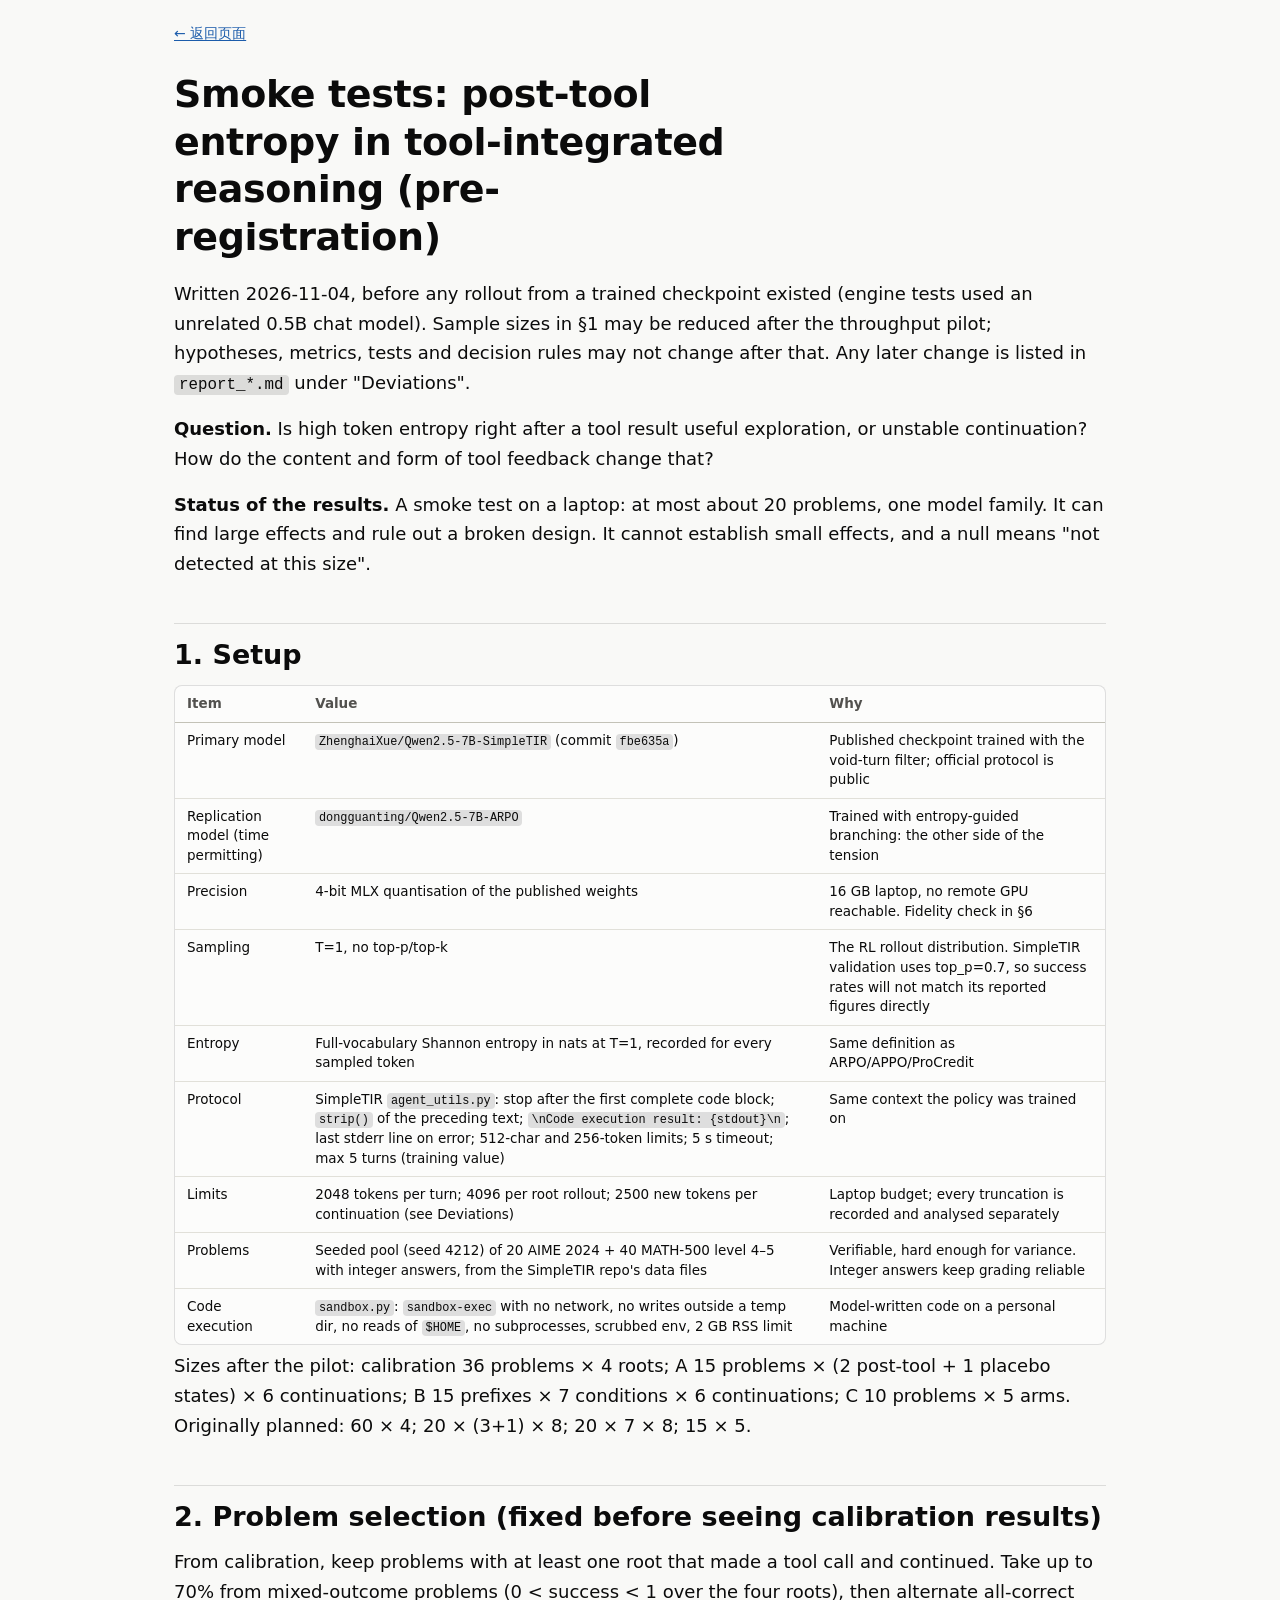
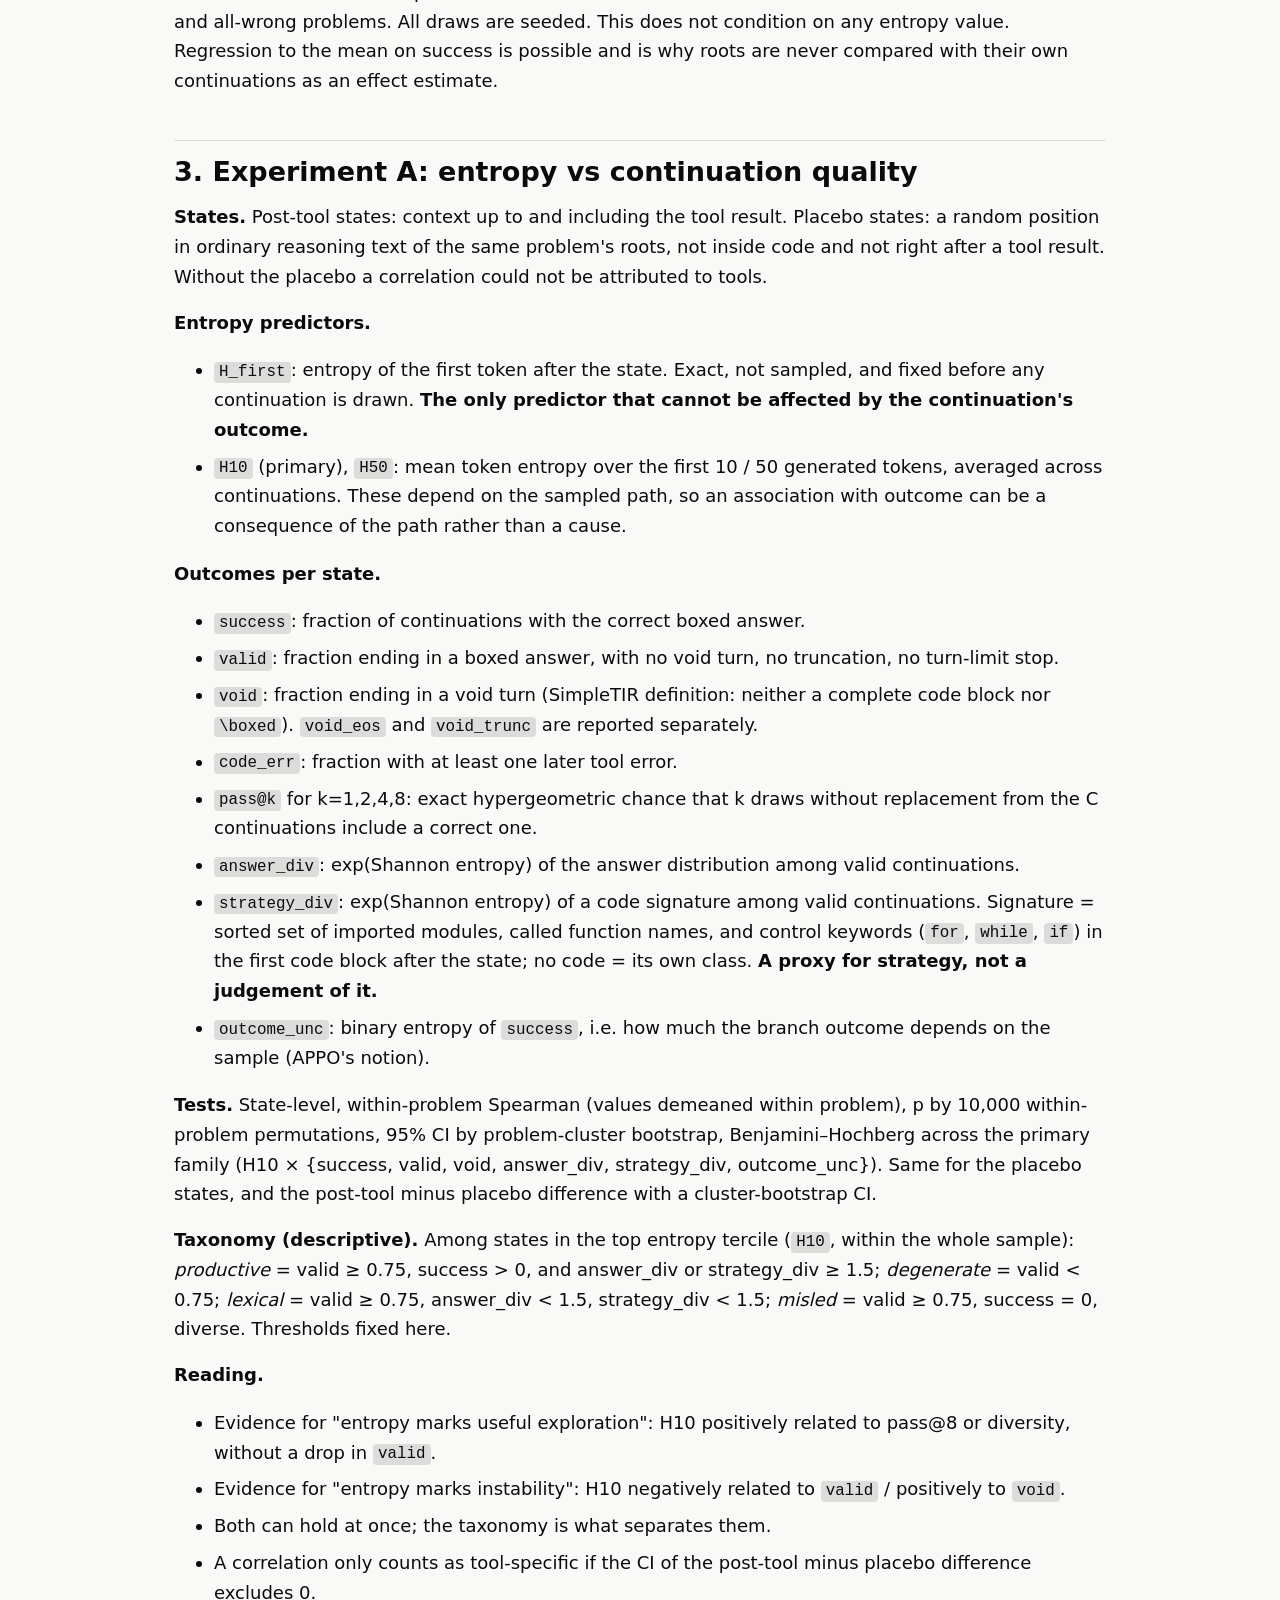
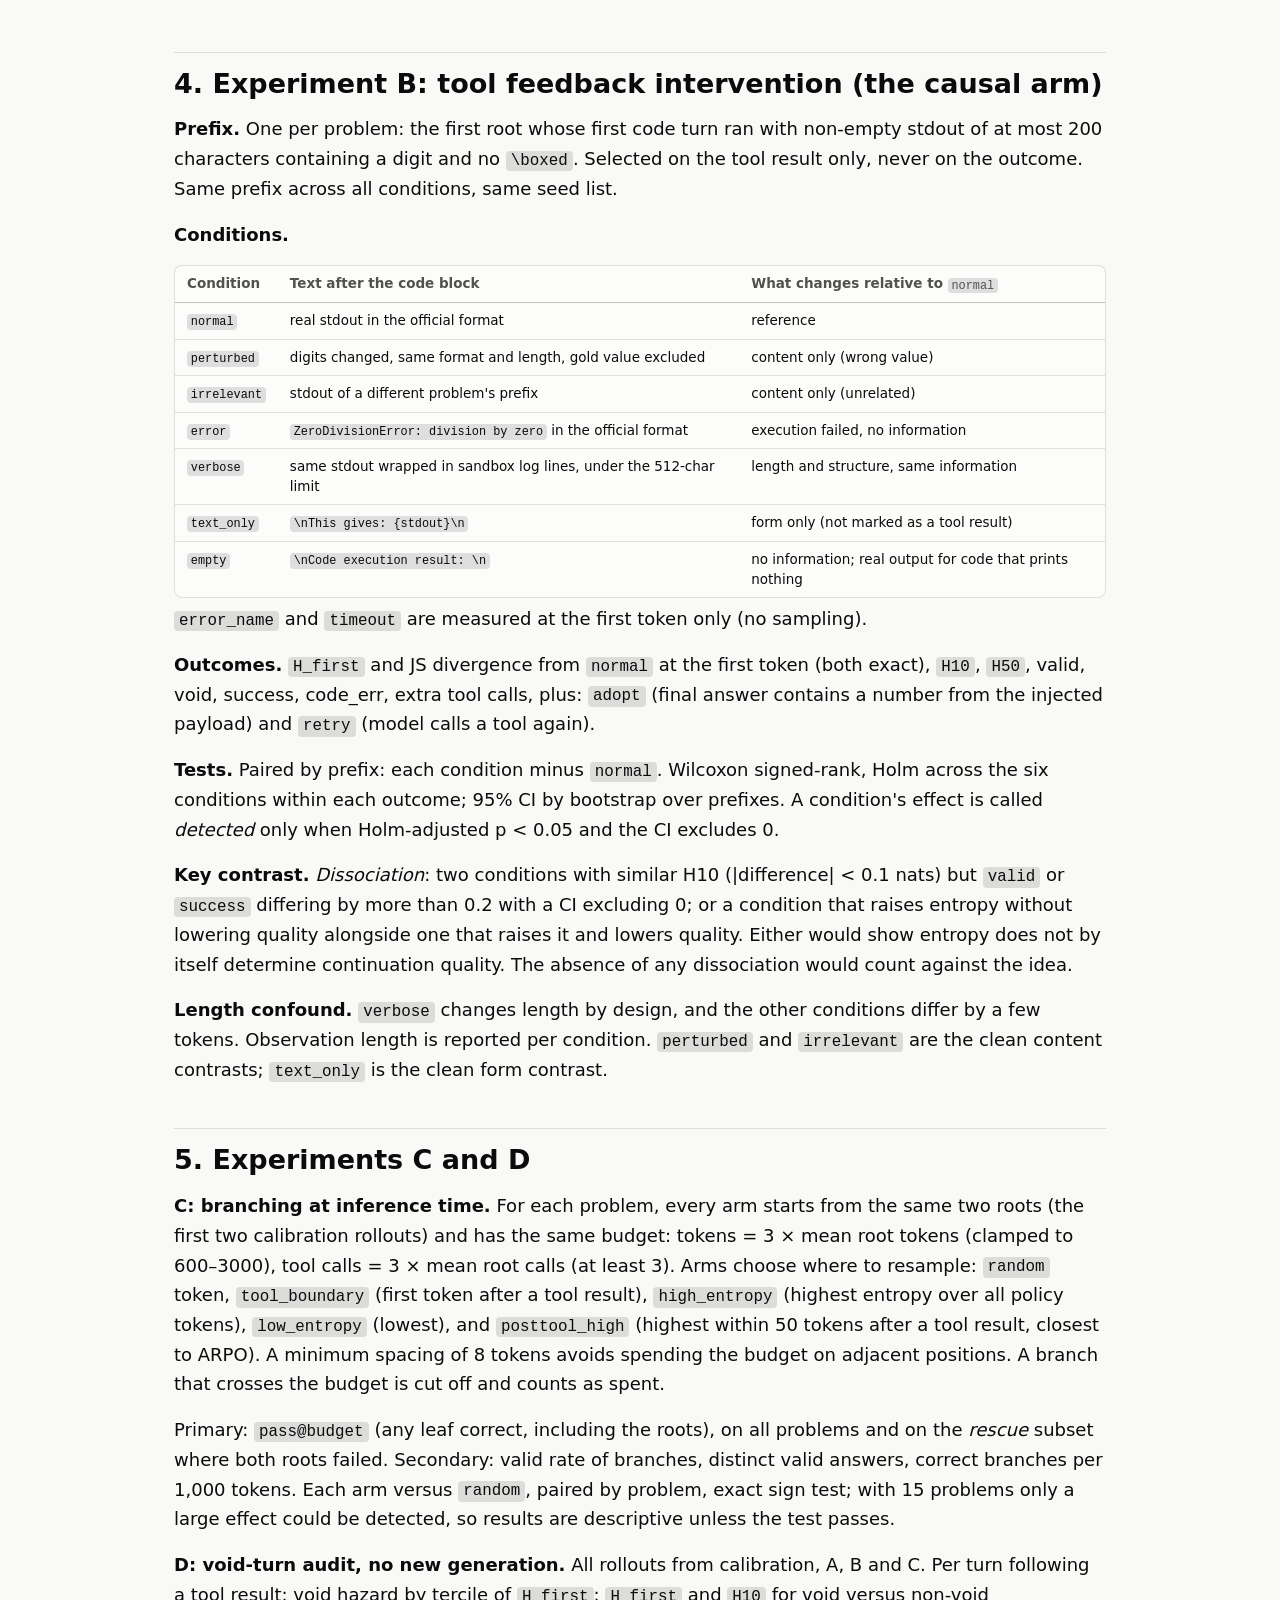
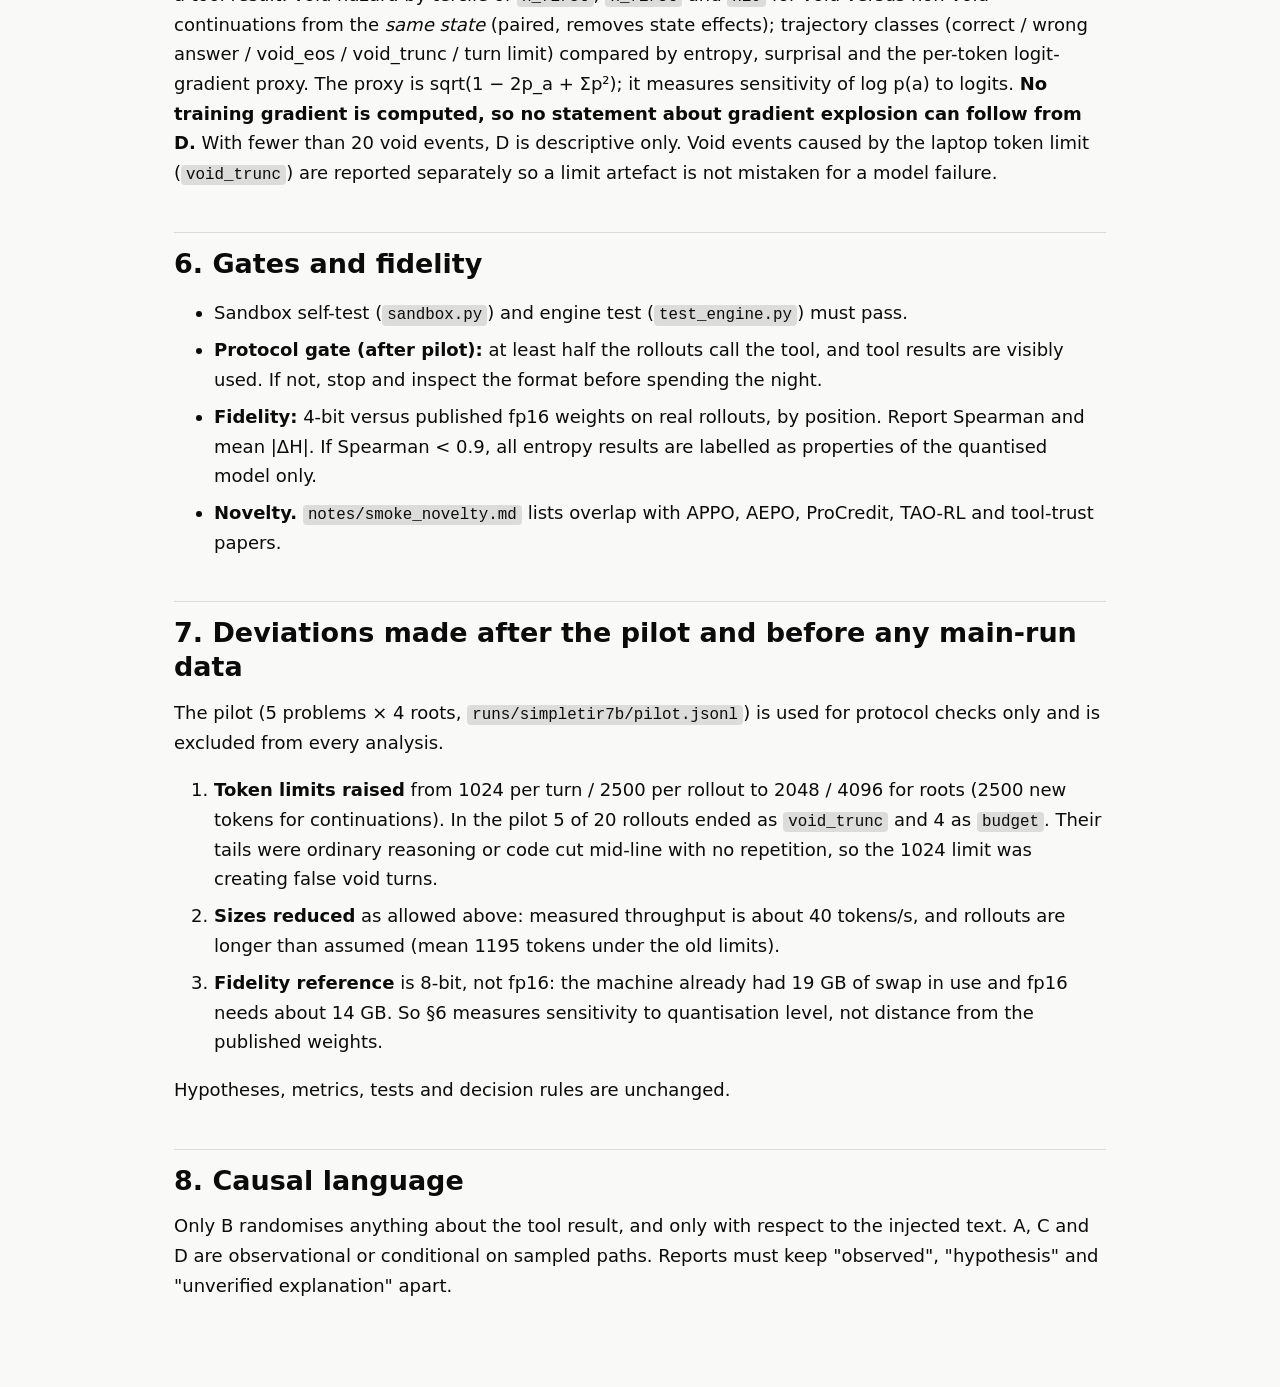
==== prereg.html @ 915c6bf5 "Publish talk page" ====
<!doctype html>
<html lang="en">
<head>
<meta charset="utf-8">
<meta name="viewport" content="width=device-width, initial-scale=1">
<meta name="robots" content="noindex">
<title>Pre-registration</title>
<link rel="stylesheet" href="site.css">
</head>
<body>
<div class="doc">
<p class="back"><a href="./">← 返回页面</a></p>
<h1>Smoke tests: post-tool entropy in tool-integrated reasoning (pre-registration)</h1>
<p>Written 2026-11-04, before any rollout from a trained checkpoint existed (engine tests used an unrelated 0.5B chat model). Sample sizes in §1 may be reduced after the throughput pilot; hypotheses, metrics, tests and decision rules may not change after that. Any later change is listed in <code>report_*.md</code> under &quot;Deviations&quot;.</p>
<p><strong>Question.</strong> Is high token entropy right after a tool result useful exploration, or unstable continuation? How do the content and form of tool feedback change that?</p>
<p><strong>Status of the results.</strong> A smoke test on a laptop: at most about 20 problems, one model family. It can find large effects and rule out a broken design. It cannot establish small effects, and a null means &quot;not detected at this size&quot;.</p>
<h2 id="1-setup">1. Setup</h2>
<div class="tw"><table>
<thead>
<tr>
<th>Item</th>
<th>Value</th>
<th>Why</th>
</tr>
</thead>
<tbody>
<tr>
<td>Primary model</td>
<td><code>ZhenghaiXue/Qwen2.5-7B-SimpleTIR</code> (commit <code>fbe635a</code>)</td>
<td>Published checkpoint trained with the void-turn filter; official protocol is public</td>
</tr>
<tr>
<td>Replication model (time permitting)</td>
<td><code>dongguanting/Qwen2.5-7B-ARPO</code></td>
<td>Trained with entropy-guided branching: the other side of the tension</td>
</tr>
<tr>
<td>Precision</td>
<td>4-bit MLX quantisation of the published weights</td>
<td>16 GB laptop, no remote GPU reachable. Fidelity check in §6</td>
</tr>
<tr>
<td>Sampling</td>
<td>T=1, no top-p/top-k</td>
<td>The RL rollout distribution. SimpleTIR validation uses top_p=0.7, so success rates will not match its reported figures directly</td>
</tr>
<tr>
<td>Entropy</td>
<td>Full-vocabulary Shannon entropy in nats at T=1, recorded for every sampled token</td>
<td>Same definition as ARPO/APPO/ProCredit</td>
</tr>
<tr>
<td>Protocol</td>
<td>SimpleTIR <code>agent_utils.py</code>: stop after the first complete code block; <code>strip()</code> of the preceding text; <code>\nCode execution result: {stdout}\n</code>; last stderr line on error; 512-char and 256-token limits; 5 s timeout; max 5 turns (training value)</td>
<td>Same context the policy was trained on</td>
</tr>
<tr>
<td>Limits</td>
<td>2048 tokens per turn; 4096 per root rollout; 2500 new tokens per continuation (see Deviations)</td>
<td>Laptop budget; every truncation is recorded and analysed separately</td>
</tr>
<tr>
<td>Problems</td>
<td>Seeded pool (seed 4212) of 20 AIME 2024 + 40 MATH-500 level 4–5 with integer answers, from the SimpleTIR repo's data files</td>
<td>Verifiable, hard enough for variance. Integer answers keep grading reliable</td>
</tr>
<tr>
<td>Code execution</td>
<td><code>sandbox.py</code>: <code>sandbox-exec</code> with no network, no writes outside a temp dir, no reads of <code>$HOME</code>, no subprocesses, scrubbed env, 2 GB RSS limit</td>
<td>Model-written code on a personal machine</td>
</tr>
</tbody>
</table></div>
<p>Sizes after the pilot: calibration 36 problems × 4 roots; A 15 problems × (2 post-tool + 1 placebo states) × 6 continuations; B 15 prefixes × 7 conditions × 6 continuations; C 10 problems × 5 arms. Originally planned: 60 × 4; 20 × (3+1) × 8; 20 × 7 × 8; 15 × 5.</p>
<h2 id="2-problem-selection-fixed-before-seeing-calibration-results">2. Problem selection (fixed before seeing calibration results)</h2>
<p>From calibration, keep problems with at least one root that made a tool call and continued. Take up to 70% from mixed-outcome problems (0 &lt; success &lt; 1 over the four roots), then alternate all-correct and all-wrong problems. All draws are seeded. This does not condition on any entropy value. Regression to the mean on success is possible and is why roots are never compared with their own continuations as an effect estimate.</p>
<h2 id="3-experiment-a-entropy-vs-continuation-quality">3. Experiment A: entropy vs continuation quality</h2>
<p><strong>States.</strong> Post-tool states: context up to and including the tool result. Placebo states: a random position in ordinary reasoning text of the same problem's roots, not inside code and not right after a tool result. Without the placebo a correlation could not be attributed to tools.</p>
<p><strong>Entropy predictors.</strong></p>
<ul>
<li><code>H_first</code>: entropy of the first token after the state. Exact, not sampled, and fixed before any continuation is drawn. <strong>The only predictor that cannot be affected by the continuation's outcome.</strong></li>
<li><code>H10</code> (primary), <code>H50</code>: mean token entropy over the first 10 / 50 generated tokens, averaged across continuations. These depend on the sampled path, so an association with outcome can be a consequence of the path rather than a cause.</li>
</ul>
<p><strong>Outcomes per state.</strong></p>
<ul>
<li><code>success</code>: fraction of continuations with the correct boxed answer.</li>
<li><code>valid</code>: fraction ending in a boxed answer, with no void turn, no truncation, no turn-limit stop.</li>
<li><code>void</code>: fraction ending in a void turn (SimpleTIR definition: neither a complete code block nor <code>\boxed</code>). <code>void_eos</code> and <code>void_trunc</code> are reported separately.</li>
<li><code>code_err</code>: fraction with at least one later tool error.</li>
<li><code>pass@k</code> for k=1,2,4,8: exact hypergeometric chance that k draws without replacement from the C continuations include a correct one.</li>
<li><code>answer_div</code>: exp(Shannon entropy) of the answer distribution among valid continuations.</li>
<li><code>strategy_div</code>: exp(Shannon entropy) of a code signature among valid continuations. Signature = sorted set of imported modules, called function names, and control keywords (<code>for</code>, <code>while</code>, <code>if</code>) in the first code block after the state; no code = its own class. <strong>A proxy for strategy, not a judgement of it.</strong></li>
<li><code>outcome_unc</code>: binary entropy of <code>success</code>, i.e. how much the branch outcome depends on the sample (APPO's notion).</li>
</ul>
<p><strong>Tests.</strong> State-level, within-problem Spearman (values demeaned within problem), p by 10,000 within-problem permutations, 95% CI by problem-cluster bootstrap, Benjamini–Hochberg across the primary family (H10 × {success, valid, void, answer_div, strategy_div, outcome_unc}). Same for the placebo states, and the post-tool minus placebo difference with a cluster-bootstrap CI.</p>
<p><strong>Taxonomy (descriptive).</strong> Among states in the top entropy tercile (<code>H10</code>, within the whole sample): <em>productive</em> = valid ≥ 0.75, success &gt; 0, and answer_div or strategy_div ≥ 1.5; <em>degenerate</em> = valid &lt; 0.75; <em>lexical</em> = valid ≥ 0.75, answer_div &lt; 1.5, strategy_div &lt; 1.5; <em>misled</em> = valid ≥ 0.75, success = 0, diverse. Thresholds fixed here.</p>
<p><strong>Reading.</strong></p>
<ul>
<li>Evidence for &quot;entropy marks useful exploration&quot;: H10 positively related to pass@8 or diversity, without a drop in <code>valid</code>.</li>
<li>Evidence for &quot;entropy marks instability&quot;: H10 negatively related to <code>valid</code> / positively to <code>void</code>.</li>
<li>Both can hold at once; the taxonomy is what separates them.</li>
<li>A correlation only counts as tool-specific if the CI of the post-tool minus placebo difference excludes 0.</li>
</ul>
<h2 id="4-experiment-b-tool-feedback-intervention-the-causal-arm">4. Experiment B: tool feedback intervention (the causal arm)</h2>
<p><strong>Prefix.</strong> One per problem: the first root whose first code turn ran with non-empty stdout of at most 200 characters containing a digit and no <code>\boxed</code>. Selected on the tool result only, never on the outcome. Same prefix across all conditions, same seed list.</p>
<p><strong>Conditions.</strong></p>
<div class="tw"><table>
<thead>
<tr>
<th>Condition</th>
<th>Text after the code block</th>
<th>What changes relative to <code>normal</code></th>
</tr>
</thead>
<tbody>
<tr>
<td><code>normal</code></td>
<td>real stdout in the official format</td>
<td>reference</td>
</tr>
<tr>
<td><code>perturbed</code></td>
<td>digits changed, same format and length, gold value excluded</td>
<td>content only (wrong value)</td>
</tr>
<tr>
<td><code>irrelevant</code></td>
<td>stdout of a different problem's prefix</td>
<td>content only (unrelated)</td>
</tr>
<tr>
<td><code>error</code></td>
<td><code>ZeroDivisionError: division by zero</code> in the official format</td>
<td>execution failed, no information</td>
</tr>
<tr>
<td><code>verbose</code></td>
<td>same stdout wrapped in sandbox log lines, under the 512-char limit</td>
<td>length and structure, same information</td>
</tr>
<tr>
<td><code>text_only</code></td>
<td><code>\nThis gives: {stdout}\n</code></td>
<td>form only (not marked as a tool result)</td>
</tr>
<tr>
<td><code>empty</code></td>
<td><code>\nCode execution result: \n</code></td>
<td>no information; real output for code that prints nothing</td>
</tr>
</tbody>
</table></div>
<p><code>error_name</code> and <code>timeout</code> are measured at the first token only (no sampling).</p>
<p><strong>Outcomes.</strong> <code>H_first</code> and JS divergence from <code>normal</code> at the first token (both exact), <code>H10</code>, <code>H50</code>, valid, void, success, code_err, extra tool calls, plus: <code>adopt</code> (final answer contains a number from the injected payload) and <code>retry</code> (model calls a tool again).</p>
<p><strong>Tests.</strong> Paired by prefix: each condition minus <code>normal</code>. Wilcoxon signed-rank, Holm across the six conditions within each outcome; 95% CI by bootstrap over prefixes. A condition's effect is called <em>detected</em> only when Holm-adjusted p &lt; 0.05 and the CI excludes 0.</p>
<p><strong>Key contrast.</strong> <em>Dissociation</em>: two conditions with similar H10 (|difference| &lt; 0.1 nats) but <code>valid</code> or <code>success</code> differing by more than 0.2 with a CI excluding 0; or a condition that raises entropy without lowering quality alongside one that raises it and lowers quality. Either would show entropy does not by itself determine continuation quality. The absence of any dissociation would count against the idea.</p>
<p><strong>Length confound.</strong> <code>verbose</code> changes length by design, and the other conditions differ by a few tokens. Observation length is reported per condition. <code>perturbed</code> and <code>irrelevant</code> are the clean content contrasts; <code>text_only</code> is the clean form contrast.</p>
<h2 id="5-experiments-c-and-d">5. Experiments C and D</h2>
<p><strong>C: branching at inference time.</strong> For each problem, every arm starts from the same two roots (the first two calibration rollouts) and has the same budget: tokens = 3 × mean root tokens (clamped to 600–3000), tool calls = 3 × mean root calls (at least 3). Arms choose where to resample: <code>random</code> token, <code>tool_boundary</code> (first token after a tool result), <code>high_entropy</code> (highest entropy over all policy tokens), <code>low_entropy</code> (lowest), and <code>posttool_high</code> (highest within 50 tokens after a tool result, closest to ARPO). A minimum spacing of 8 tokens avoids spending the budget on adjacent positions. A branch that crosses the budget is cut off and counts as spent.</p>
<p>Primary: <code>pass@budget</code> (any leaf correct, including the roots), on all problems and on the <em>rescue</em> subset where both roots failed. Secondary: valid rate of branches, distinct valid answers, correct branches per 1,000 tokens. Each arm versus <code>random</code>, paired by problem, exact sign test; with 15 problems only a large effect could be detected, so results are descriptive unless the test passes.</p>
<p><strong>D: void-turn audit, no new generation.</strong> All rollouts from calibration, A, B and C. Per turn following a tool result: void hazard by tercile of <code>H_first</code>; <code>H_first</code> and <code>H10</code> for void versus non-void continuations from the <em>same state</em> (paired, removes state effects); trajectory classes (correct / wrong answer / void_eos / void_trunc / turn limit) compared by entropy, surprisal and the per-token logit-gradient proxy. The proxy is sqrt(1 − 2p_a + Σp²); it measures sensitivity of log p(a) to logits. <strong>No training gradient is computed, so no statement about gradient explosion can follow from D.</strong> With fewer than 20 void events, D is descriptive only. Void events caused by the laptop token limit (<code>void_trunc</code>) are reported separately so a limit artefact is not mistaken for a model failure.</p>
<h2 id="6-gates-and-fidelity">6. Gates and fidelity</h2>
<ul>
<li>Sandbox self-test (<code>sandbox.py</code>) and engine test (<code>test_engine.py</code>) must pass.</li>
<li><strong>Protocol gate (after pilot):</strong> at least half the rollouts call the tool, and tool results are visibly used. If not, stop and inspect the format before spending the night.</li>
<li><strong>Fidelity:</strong> 4-bit versus published fp16 weights on real rollouts, by position. Report Spearman and mean |ΔH|. If Spearman &lt; 0.9, all entropy results are labelled as properties of the quantised model only.</li>
<li><strong>Novelty.</strong> <code>notes/smoke_novelty.md</code> lists overlap with APPO, AEPO, ProCredit, TAO-RL and tool-trust papers.</li>
</ul>
<h2 id="7-deviations-made-after-the-pilot-and-before-any-main-run-data">7. Deviations made after the pilot and before any main-run data</h2>
<p>The pilot (5 problems × 4 roots, <code>runs/simpletir7b/pilot.jsonl</code>) is used for protocol checks only and is excluded from every analysis.</p>
<ol>
<li><strong>Token limits raised</strong> from 1024 per turn / 2500 per rollout to 2048 / 4096 for roots (2500 new tokens for continuations). In the pilot 5 of 20 rollouts ended as <code>void_trunc</code> and 4 as <code>budget</code>. Their tails were ordinary reasoning or code cut mid-line with no repetition, so the 1024 limit was creating false void turns.</li>
<li><strong>Sizes reduced</strong> as allowed above: measured throughput is about 40 tokens/s, and rollouts are longer than assumed (mean 1195 tokens under the old limits).</li>
<li><strong>Fidelity reference</strong> is 8-bit, not fp16: the machine already had 19 GB of swap in use and fp16 needs about 14 GB. So §6 measures sensitivity to quantisation level, not distance from the published weights.</li>
</ol>
<p>Hypotheses, metrics, tests and decision rules are unchanged.</p>
<h2 id="8-causal-language">8. Causal language</h2>
<p>Only B randomises anything about the tool result, and only with respect to the injected text. A, C and D are observational or conditional on sampled paths. Reports must keep &quot;observed&quot;, &quot;hypothesis&quot; and &quot;unverified explanation&quot; apart.</p>

</div>
</body>
</html>
---- site.css ----
:root {
  color-scheme: light;
  --plane: #f9f9f7;
  --surface: #fcfcfb;
  --ink: #0b0b0b;
  --ink-2: #52514e;
  --muted: #6f6d68;
  --axis-text: #6f6d68;
  --grid: #e1e0d9;
  --baseline: #c3c2b7;
  --hair: rgba(11, 11, 11, .12);
  --wash: rgba(42, 120, 214, .08);
  --series-1: #2a78d6;
  --series-2: #eb6834;
  --series-3: #1baf7a;
  --control: #898781;
  --link: #1c5cab;
}
@media (prefers-color-scheme: dark) {
  :root:where(:not([data-theme="light"])) {
    color-scheme: dark;
    --plane: #0d0d0d;
    --surface: #1a1a19;
    --ink: #f0efec;
    --ink-2: #c3c2b7;
    --muted: #a3a197;
    --axis-text: #a3a197;
    --grid: #2c2c2a;
    --baseline: #383835;
    --hair: rgba(255, 255, 255, .14);
    --wash: rgba(57, 135, 229, .14);
    --series-1: #3987e5;
    --series-2: #d95926;
    --series-3: #199e70;
    --control: #898781;
    --link: #86b6ef;
  }
}
:root[data-theme="dark"] {
  color-scheme: dark;
  --plane: #0d0d0d;
  --surface: #1a1a19;
  --ink: #f0efec;
  --ink-2: #c3c2b7;
  --muted: #a3a197;
  --axis-text: #a3a197;
  --grid: #2c2c2a;
  --baseline: #383835;
  --hair: rgba(255, 255, 255, .14);
  --wash: rgba(57, 135, 229, .14);
  --series-1: #3987e5;
  --series-2: #d95926;
  --series-3: #199e70;
  --control: #898781;
  --link: #86b6ef;
}

* { box-sizing: border-box; }
html { scroll-behavior: smooth; -webkit-text-size-adjust: 100%; }
@media (prefers-reduced-motion: reduce) { html { scroll-behavior: auto; } }
body {
  margin: 0;
  background: var(--plane);
  color: var(--ink);
  font: 17px/1.65 system-ui, -apple-system, "PingFang SC", "Hiragino Sans GB", "Microsoft YaHei", "Segoe UI", sans-serif;
}
@media (min-width: 1200px) { body { font-size: 18px; } }
a { color: var(--link); text-underline-offset: 2px; }
code {
  font: .88em ui-monospace, "SF Mono", Menlo, Consolas, monospace;
  background: var(--hair);
  padding: .08em .32em;
  border-radius: 4px;
  overflow-wrap: anywhere;
}
h1, h2, h3, h4 { line-height: 1.25; margin: 0; font-weight: 650; }
h2 code, h1 code { font-size: .86em; }
p { margin: 0 0 .9em; }

/* Navigation */
nav.top {
  position: sticky; top: 0; z-index: 20;
  background: var(--plane);
  border-bottom: 1px solid var(--hair);
}
.top-in {
  max-width: 1160px; margin: 0 auto; padding: 0 24px;
  display: flex; align-items: center; gap: 2px;
  overflow-x: auto; scrollbar-width: none;
}
.top-in::-webkit-scrollbar { display: none; }
.top a {
  flex: none; padding: 11px 9px; font-size: 14px;
  color: var(--ink-2); text-decoration: none;
  border-bottom: 2px solid transparent; margin-bottom: -1px;
}
.top a:hover { color: var(--ink); }
.top a.active { color: var(--ink); border-bottom-color: var(--series-1); font-weight: 600; }
.top .spacer { flex: 1 0 12px; }
#theme {
  flex: none; font: inherit; font-size: 13px; color: var(--ink-2);
  background: none; border: 1px solid var(--hair); border-radius: 6px;
  padding: 3px 9px; margin-left: 6px; cursor: pointer;
}
#theme:hover { color: var(--ink); }

/* Sections */
main { max-width: 1160px; margin: 0 auto; padding: 0 24px; }
section { padding: 60px 0 44px; border-bottom: 1px solid var(--hair); scroll-margin-top: 44px; }
section:last-child { border-bottom: 0; }
.eyebrow { font-size: 14px; color: var(--muted); margin: 0 0 8px; font-weight: 500; }
h2 { font-size: clamp(25px, 3.1vw, 36px); margin-bottom: 20px; max-width: 26em; }
h3 { font-size: 1.04em; margin: 0 0 .5em; }
h4 { font-size: .92em; color: var(--ink-2); font-weight: 600; margin-bottom: 4px; }
.lead { font-size: 1.08em; max-width: 44em; }

/* Hero */
.hero { padding-top: 60px; }
h1 { font-size: clamp(32px, 5vw, 58px); letter-spacing: -.01em; max-width: 15em; margin-bottom: 26px; font-weight: 700; }
.answer { font-size: clamp(20px, 2.3vw, 27px); line-height: 1.5; max-width: 32em; margin-bottom: 36px; }
.answer strong { font-weight: 650; }
.findings {
  list-style: none; margin: 0 0 30px; padding: 0;
  display: grid; grid-template-columns: repeat(auto-fit, minmax(260px, 1fr)); gap: 0 28px;
  border-top: 2px solid var(--ink);
}
.findings li { padding: 16px 0 6px; }
.findings h3 { margin-top: 10px; font-size: 1.1em; }
.findings p { margin: 0; color: var(--ink-2); }
.scope { max-width: 46em; color: var(--ink-2); }
.legend-tags { font-size: 14px; color: var(--muted); margin: 0; line-height: 2.1; }
.legend-tags .tag { margin-left: 10px; }
.legend-tags .tag:first-child { margin-left: 0; }

/* Evidence tags: the words carry the meaning, the outline style only supports them */
.tag {
  display: inline-block; font-size: 12px; line-height: 1.5; font-weight: 600;
  padding: 0 7px; border-radius: 4px; white-space: nowrap; margin-right: 4px;
  border: 1px solid var(--ink-2);
}
.tag.obs { background: var(--ink); color: var(--plane); border-color: var(--ink); }
.tag.hyp { color: var(--ink); }
.tag.unv { color: var(--ink-2); border-style: dashed; }

/* Layout */
.split { display: grid; grid-template-columns: minmax(0, 1fr) minmax(0, 1.25fr); gap: 40px; align-items: start; margin-bottom: 8px; }
.split.even { grid-template-columns: minmax(0, 1fr) minmax(0, 1fr); margin-top: 34px; }
.split.tight { margin-top: 26px; }
.split.even h3 { padding-top: 12px; border-top: 1px solid var(--ink); }
.cols { display: grid; grid-template-columns: repeat(auto-fit, minmax(270px, 1fr)); gap: 32px; margin-bottom: 26px; }
.cols h3 { padding-top: 12px; border-top: 2px solid var(--ink); }
.cols ol, .cols ul, .limits { padding-left: 1.2em; margin: 0; }
.cols li, .limits li { margin-bottom: .6em; }
.next { max-width: 56em; color: var(--ink-2); margin: 0; }
.limits { columns: 2; column-gap: 40px; margin-top: 18px; }
.limits li { break-inside: avoid; }
@media (max-width: 860px) {
  .split, .split.even { grid-template-columns: minmax(0, 1fr); gap: 26px; }
  .limits { columns: 1; }
}

/* Figures */
figure { margin: 0; min-width: 0; }
figure.wide { margin: 26px 0 0; }
figcaption { font-size: .92em; color: var(--ink-2); margin-bottom: 8px; }
figcaption strong { color: var(--ink); }
.chart { width: 100%; background: var(--surface); border: 1px solid var(--hair); border-radius: 8px; overflow: hidden; }
.chart svg { display: block; width: 100%; touch-action: pan-y; }
.chart text { font-family: inherit; fill: var(--axis-text); font-size: 13px; font-variant-numeric: tabular-nums; }
.chart text.ink { fill: var(--ink); }
.chart text.ink-b { fill: var(--ink); font-weight: 600; }
.chart text.mono { font-family: ui-monospace, "SF Mono", Menlo, Consolas, monospace; font-size: 13px; fill: var(--ink); }
.chart text.group { font-size: 12px; fill: var(--muted); font-weight: 600; }
.chart .grid { stroke: var(--grid); stroke-width: 1; }
.chart .base { stroke: var(--baseline); stroke-width: 1; }
.chart .zero { stroke: var(--ink-2); stroke-width: 1; }
.chart .cross { stroke: var(--ink-2); stroke-width: 1; }
.chart .row:hover .row-bg, .chart .row:focus .row-bg { fill: var(--wash); }
.chart .row:focus { outline: none; }
.chart .row-bg { fill: transparent; }
.panels { display: grid; grid-template-columns: repeat(auto-fit, minmax(340px, 1fr)); gap: 18px; }
.key { display: inline-block; margin-left: 10px; font-size: .94em; }
.k-dot { display: inline-block; width: 10px; height: 10px; border-radius: 50%; border: 2px solid var(--series-1); margin: 0 5px 0 10px; vertical-align: -1px; }
.k-dot:first-child { margin-left: 0; }
.k-dot.on { background: var(--series-1); }
.legend { display: flex; flex-wrap: wrap; gap: 4px 16px; padding: 10px 12px 0; font-size: 13px; color: var(--ink-2); }
.legend i { display: inline-block; width: 16px; height: 2px; vertical-align: middle; margin-right: 6px; border-radius: 1px; }
.src { font-size: 13px; color: var(--muted); margin: 7px 0 0; }
.src a { color: inherit; }

/* Figures as numbers */
.tiles { display: grid; grid-template-columns: repeat(auto-fit, minmax(150px, 1fr)); gap: 12px; margin: 18px 0 12px; }
.tile { background: var(--surface); border: 1px solid var(--hair); border-radius: 8px; padding: 11px 13px; display: flex; flex-direction: column; gap: 2px; }
.tile.strong { border-color: var(--series-1); border-width: 2px; padding: 10px 12px; }
.tile-l { font-size: 13px; color: var(--ink-2); line-height: 1.35; }
.tile-v { font-size: 30px; font-weight: 650; line-height: 1.2; }
.tile-s { font-size: 13px; color: var(--muted); }
.tile-cap { font-size: 13px; color: var(--muted); }
.callout { font-size: 1.12em; font-weight: 550; padding: 2px 0 2px 14px; border-left: 3px solid var(--series-1); }
.note { color: var(--ink-2); }
.config { color: var(--ink-2); margin-top: 18px; max-width: 58em; }

/* Definitions */
.terms { display: grid; grid-template-columns: repeat(auto-fit, minmax(240px, 1fr)); gap: 14px 28px; margin: 30px 0 0; padding-top: 18px; border-top: 1px solid var(--hair); }
.terms dt { font-weight: 650; }
.terms dd { margin: 0; color: var(--ink-2); font-size: .94em; }

/* Tables */
.tw { overflow-x: auto; margin: 12px 0 6px; border: 1px solid var(--hair); border-radius: 8px; background: var(--surface); }
table { border-collapse: collapse; width: 100%; font-size: 14.5px; line-height: 1.45; }
th { text-align: left; font-weight: 600; color: var(--ink-2); border-bottom: 1px solid var(--baseline); vertical-align: bottom; }
th, td { padding: 8px 12px; }
td { border-bottom: 1px solid var(--grid); vertical-align: top; }
tr:last-child td { border-bottom: 0; }
td.n, th.n { text-align: right; font-variant-numeric: tabular-nums; white-space: nowrap; }
td b { font-weight: 650; }
.tw code { overflow-wrap: normal; white-space: nowrap; }
.nw { white-space: nowrap; }
tr.hl td { background: var(--wash); }
details { margin: 8px 0 14px; font-size: .94em; }
summary { cursor: pointer; color: var(--ink-2); font-size: 14px; padding: 3px 0; }
summary:hover { color: var(--ink); }
details.defs table { font-size: 13px; }
details.defs th, details.defs td { padding: 6px 10px; }

/* Tooltip */
#tip {
  position: fixed; z-index: 30; pointer-events: none;
  background: var(--surface); color: var(--ink);
  border: 1px solid var(--hair); border-radius: 8px;
  box-shadow: 0 4px 18px rgba(0, 0, 0, .16);
  padding: 8px 11px; font-size: 13px; line-height: 1.45; max-width: 290px;
}
#tip .t-h { color: var(--ink-2); margin-bottom: 3px; }
#tip .t-r { display: flex; align-items: center; gap: 7px; }
#tip .t-v { font-weight: 650; font-variant-numeric: tabular-nums; }
#tip .t-l { color: var(--ink-2); }
#tip .t-k { width: 12px; height: 2px; border-radius: 1px; flex: none; }

/* Footer */
footer { border-top: 1px solid var(--hair); }
.foot { max-width: 1160px; margin: 0 auto; padding: 30px 24px 50px; display: grid; grid-template-columns: repeat(auto-fit, minmax(280px, 1fr)); gap: 28px; font-size: .94em; }
.foot h4 { margin-bottom: 8px; }
.muted { color: var(--muted); }
.refs { line-height: 1.9; }

/* Full report pages */
.doc { max-width: 980px; margin: 0 auto; padding: 22px 24px 70px; }
.doc .back { font-size: 14px; display: flex; gap: 14px; margin-bottom: 26px; flex-wrap: wrap; }
.doc h1 { font-size: clamp(26px, 4vw, 38px); margin-bottom: 18px; }
.doc h2 { font-size: clamp(21px, 2.6vw, 27px); margin: 44px 0 14px; padding-top: 14px; border-top: 1px solid var(--hair); max-width: none; scroll-margin-top: 10px; }
.doc h3 { font-size: 1.14em; margin: 28px 0 10px; }
.doc h4 { margin: 18px 0 8px; }
.doc img { max-width: 100%; height: auto; display: block; margin: 14px 0 4px; background: #fff; border-radius: 6px; }
.doc blockquote { margin: 0 0 1em; padding-left: 14px; border-left: 3px solid var(--baseline); color: var(--ink-2); }
.doc pre { overflow-x: auto; padding: 12px 14px; background: var(--surface); border: 1px solid var(--hair); border-radius: 8px; }
.doc pre code { background: none; padding: 0; overflow-wrap: normal; }
.doc table { font-size: 13.5px; }
.doc li { margin-bottom: .4em; }

@media (max-width: 560px) {
  body { font-size: 16px; }
  main, .foot, .doc, .top-in { padding-left: 16px; padding-right: 16px; }
  section { padding: 42px 0 32px; }
  .panels { grid-template-columns: minmax(0, 1fr); }
}
@media (forced-colors: active) {
  .tag.obs { border: 1px solid; }
}
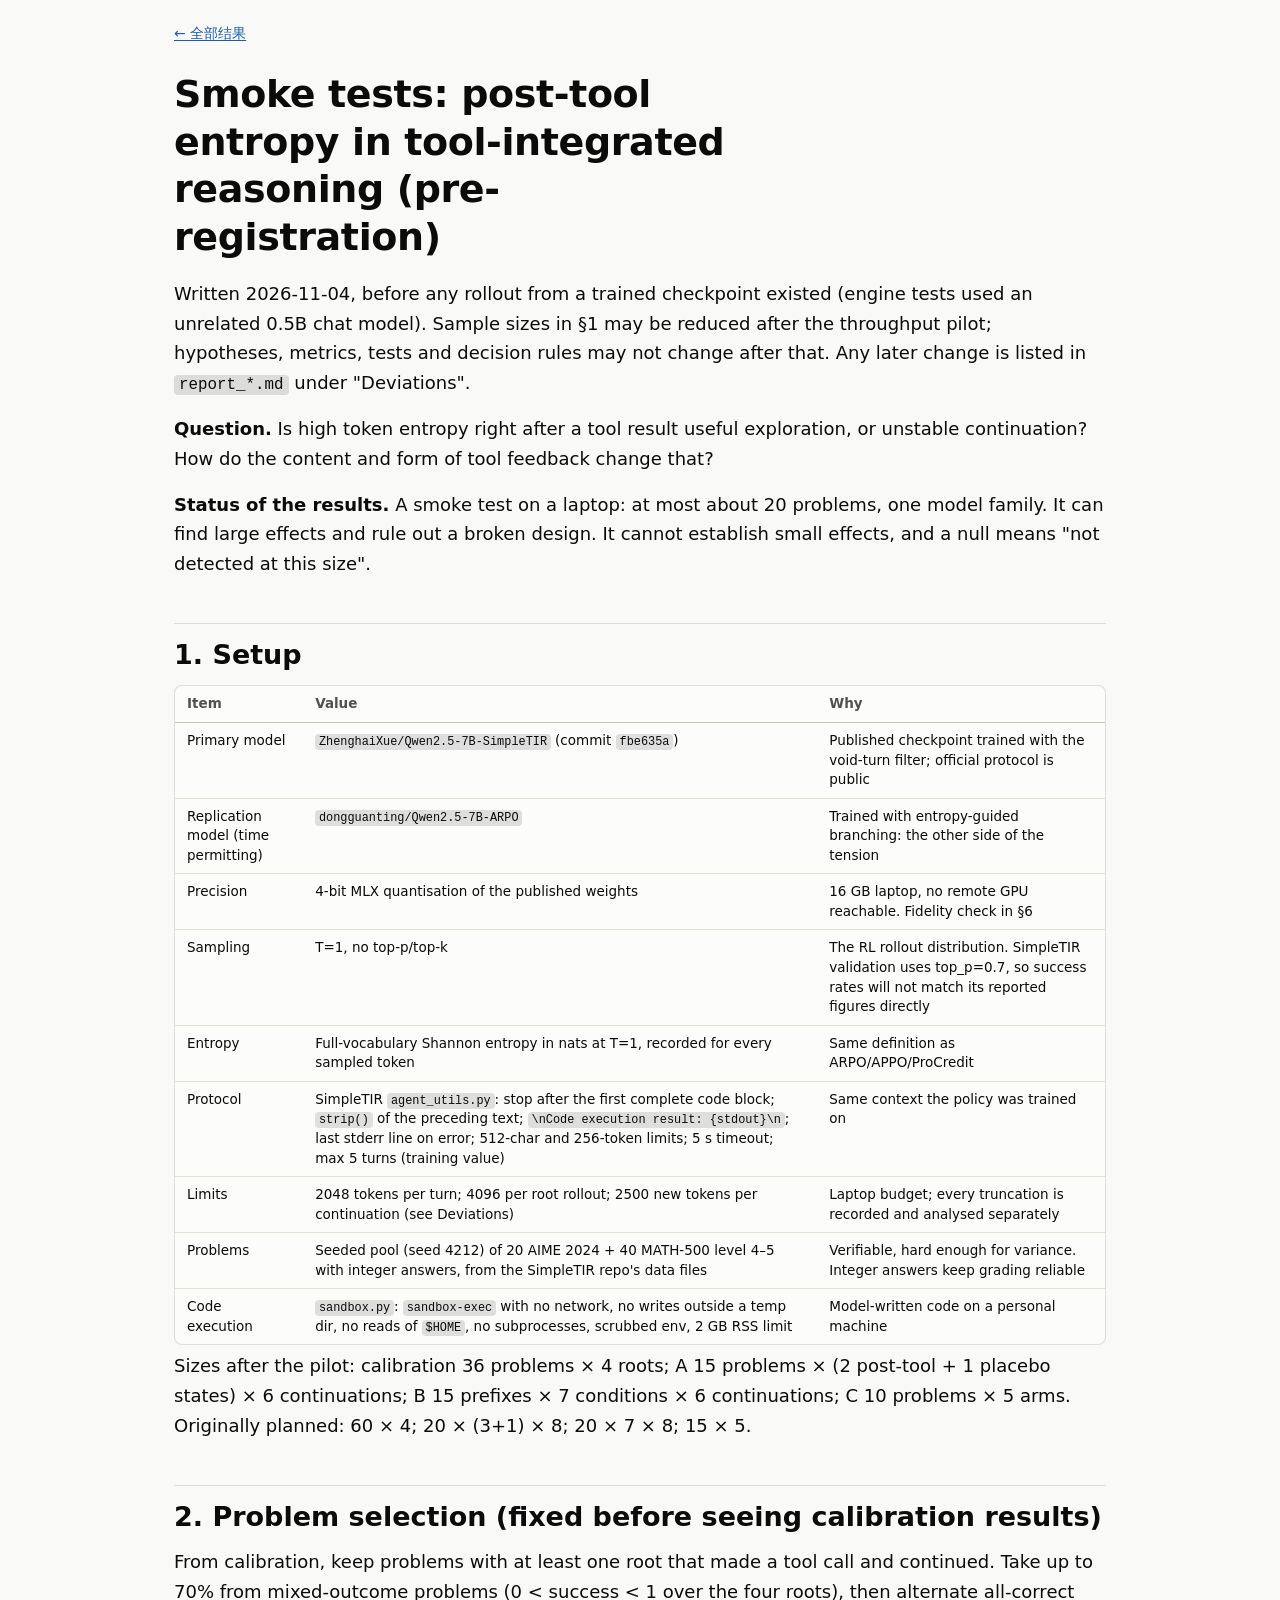
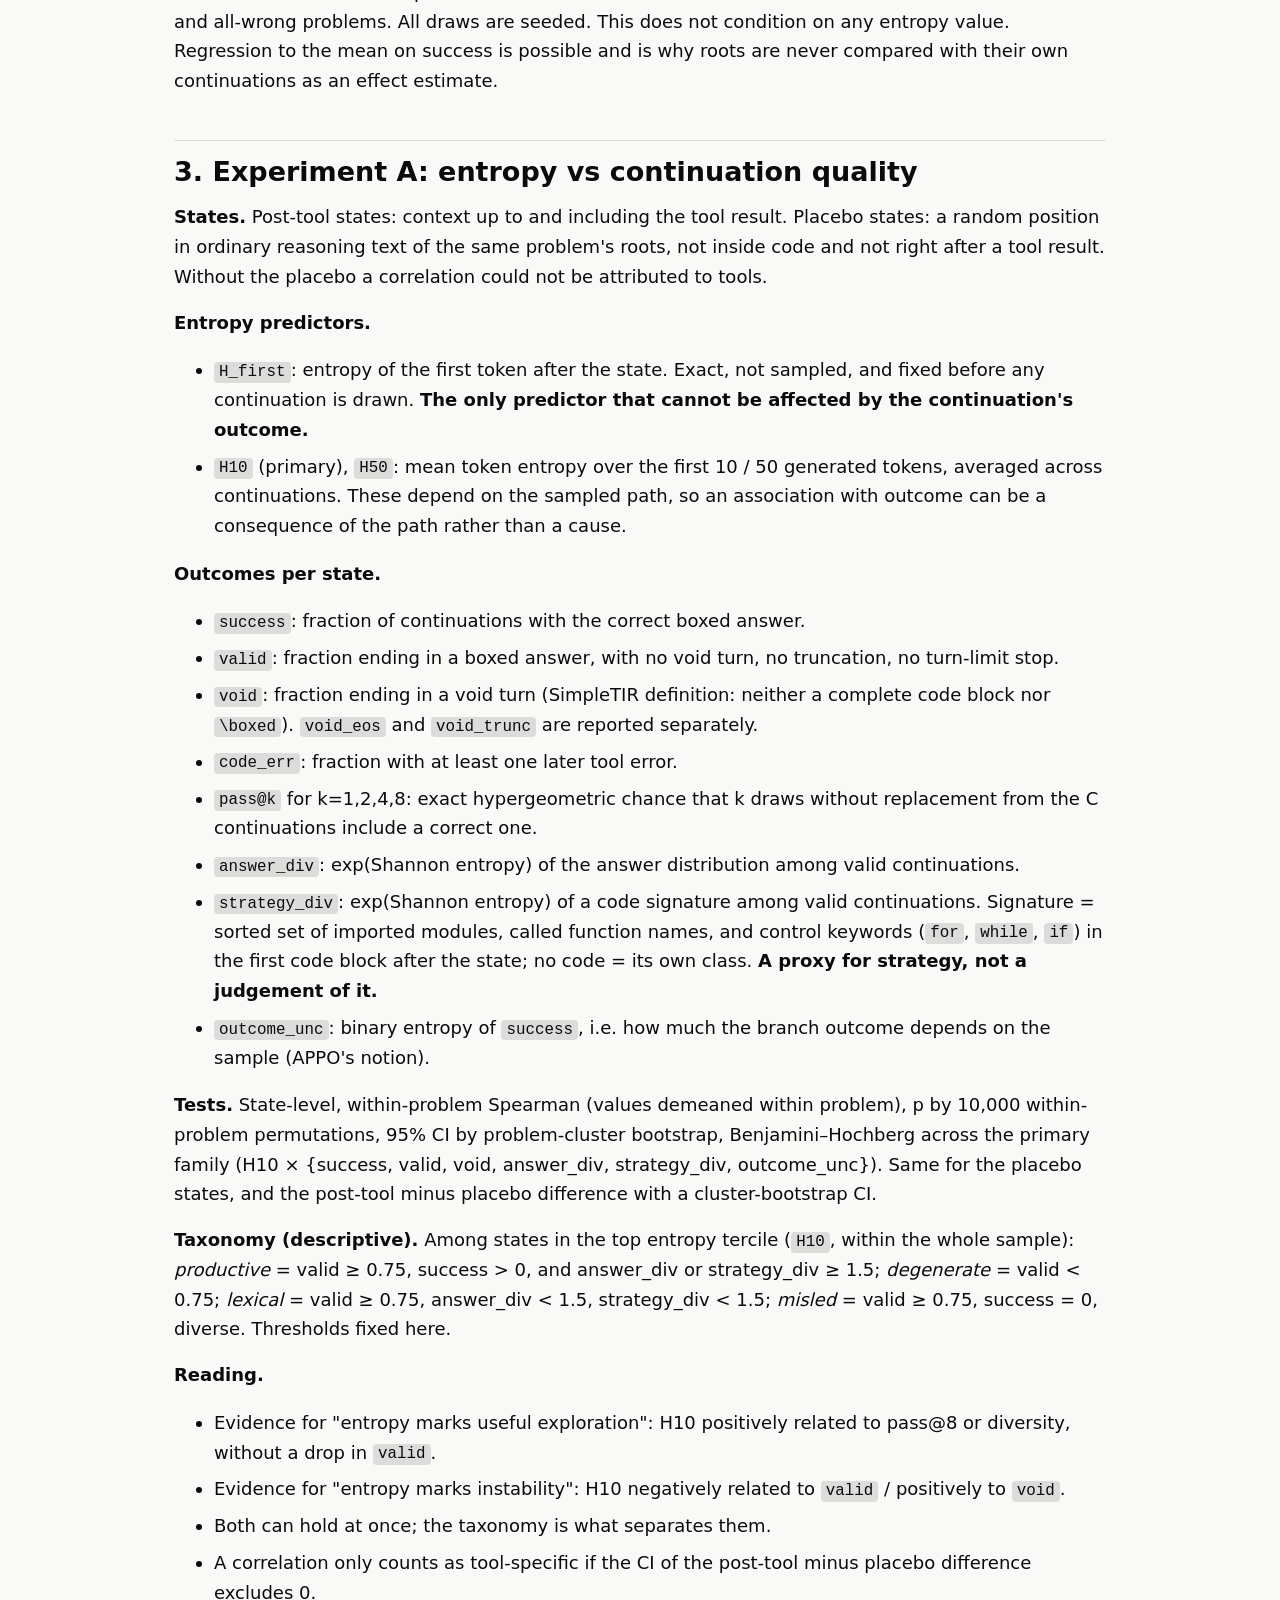
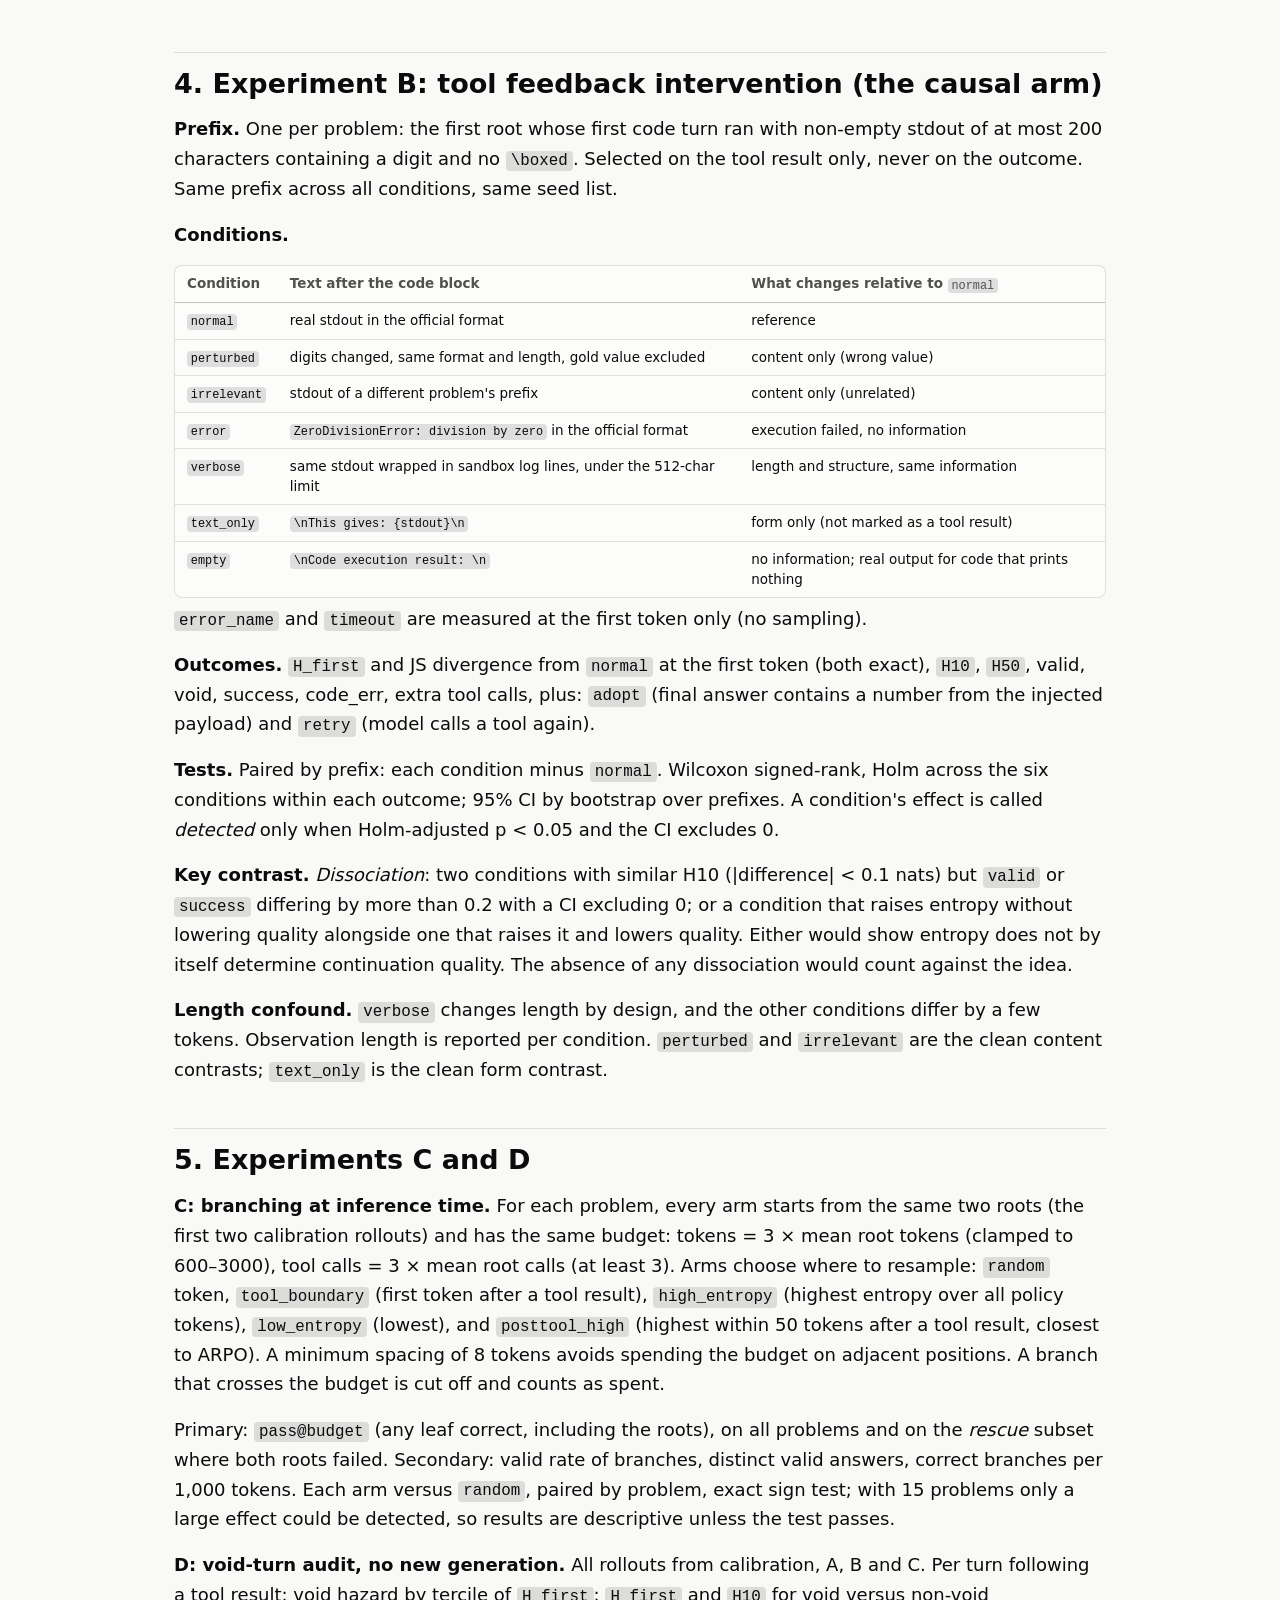
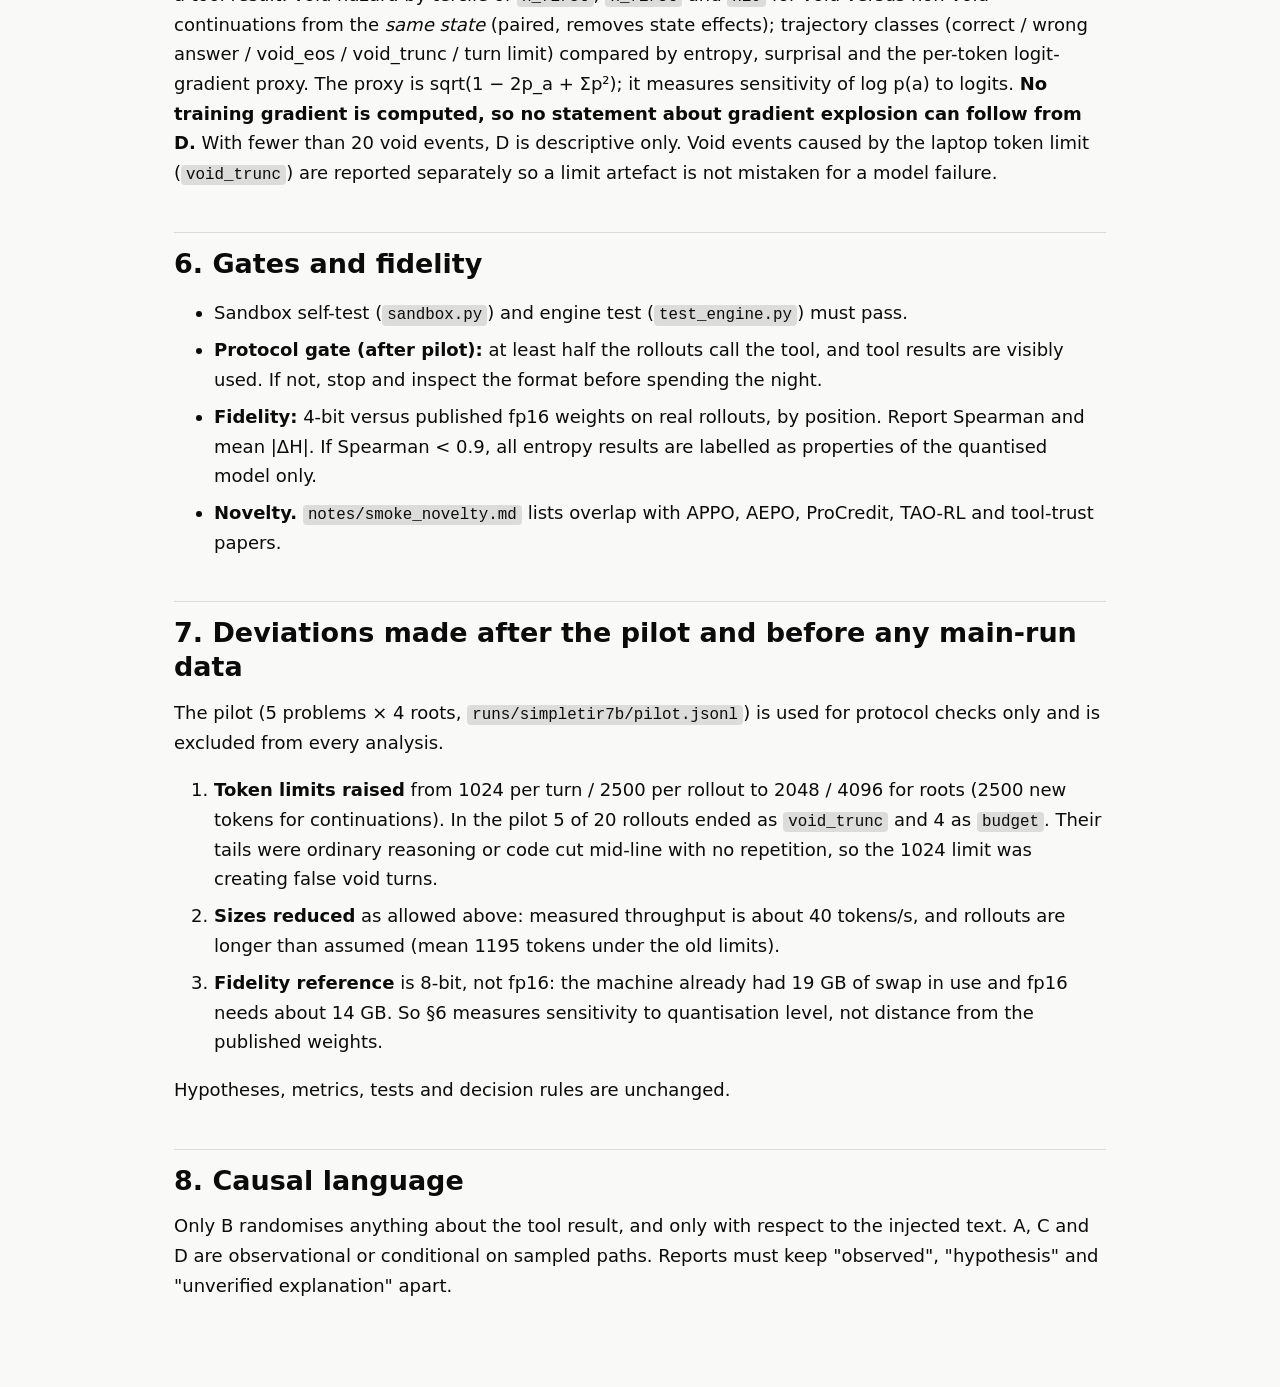
==== commit 975efceb: "Publish talk page" ====
--- a/prereg.html
+++ b/prereg.html
@@ -9,12 +9,12 @@
 </head>
 <body>
 <div class="doc">
-<p class="back"><a href="./">← 返回页面</a></p>
+<p class="back"><a href="./">← 全部结果</a></p>
 <h1>Smoke tests: post-tool entropy in tool-integrated reasoning (pre-registration)</h1>
 <p>Written 2026-11-04, before any rollout from a trained checkpoint existed (engine tests used an unrelated 0.5B chat model). Sample sizes in §1 may be reduced after the throughput pilot; hypotheses, metrics, tests and decision rules may not change after that. Any later change is listed in <code>report_*.md</code> under &quot;Deviations&quot;.</p>
 <p><strong>Question.</strong> Is high token entropy right after a tool result useful exploration, or unstable continuation? How do the content and form of tool feedback change that?</p>
 <p><strong>Status of the results.</strong> A smoke test on a laptop: at most about 20 problems, one model family. It can find large effects and rule out a broken design. It cannot establish small effects, and a null means &quot;not detected at this size&quot;.</p>
-<h2 id="1-setup">1. Setup</h2>
+<h2>1. Setup</h2>
 <div class="tw"><table>
 <thead>
 <tr>
@@ -72,9 +72,9 @@
 </tbody>
 </table></div>
 <p>Sizes after the pilot: calibration 36 problems × 4 roots; A 15 problems × (2 post-tool + 1 placebo states) × 6 continuations; B 15 prefixes × 7 conditions × 6 continuations; C 10 problems × 5 arms. Originally planned: 60 × 4; 20 × (3+1) × 8; 20 × 7 × 8; 15 × 5.</p>
-<h2 id="2-problem-selection-fixed-before-seeing-calibration-results">2. Problem selection (fixed before seeing calibration results)</h2>
+<h2>2. Problem selection (fixed before seeing calibration results)</h2>
 <p>From calibration, keep problems with at least one root that made a tool call and continued. Take up to 70% from mixed-outcome problems (0 &lt; success &lt; 1 over the four roots), then alternate all-correct and all-wrong problems. All draws are seeded. This does not condition on any entropy value. Regression to the mean on success is possible and is why roots are never compared with their own continuations as an effect estimate.</p>
-<h2 id="3-experiment-a-entropy-vs-continuation-quality">3. Experiment A: entropy vs continuation quality</h2>
+<h2>3. Experiment A: entropy vs continuation quality</h2>
 <p><strong>States.</strong> Post-tool states: context up to and including the tool result. Placebo states: a random position in ordinary reasoning text of the same problem's roots, not inside code and not right after a tool result. Without the placebo a correlation could not be attributed to tools.</p>
 <p><strong>Entropy predictors.</strong></p>
 <ul>
@@ -101,7 +101,7 @@
 <li>Both can hold at once; the taxonomy is what separates them.</li>
 <li>A correlation only counts as tool-specific if the CI of the post-tool minus placebo difference excludes 0.</li>
 </ul>
-<h2 id="4-experiment-b-tool-feedback-intervention-the-causal-arm">4. Experiment B: tool feedback intervention (the causal arm)</h2>
+<h2>4. Experiment B: tool feedback intervention (the causal arm)</h2>
 <p><strong>Prefix.</strong> One per problem: the first root whose first code turn ran with non-empty stdout of at most 200 characters containing a digit and no <code>\boxed</code>. Selected on the tool result only, never on the outcome. Same prefix across all conditions, same seed list.</p>
 <p><strong>Conditions.</strong></p>
 <div class="tw"><table>
@@ -155,18 +155,18 @@
 <p><strong>Tests.</strong> Paired by prefix: each condition minus <code>normal</code>. Wilcoxon signed-rank, Holm across the six conditions within each outcome; 95% CI by bootstrap over prefixes. A condition's effect is called <em>detected</em> only when Holm-adjusted p &lt; 0.05 and the CI excludes 0.</p>
 <p><strong>Key contrast.</strong> <em>Dissociation</em>: two conditions with similar H10 (|difference| &lt; 0.1 nats) but <code>valid</code> or <code>success</code> differing by more than 0.2 with a CI excluding 0; or a condition that raises entropy without lowering quality alongside one that raises it and lowers quality. Either would show entropy does not by itself determine continuation quality. The absence of any dissociation would count against the idea.</p>
 <p><strong>Length confound.</strong> <code>verbose</code> changes length by design, and the other conditions differ by a few tokens. Observation length is reported per condition. <code>perturbed</code> and <code>irrelevant</code> are the clean content contrasts; <code>text_only</code> is the clean form contrast.</p>
-<h2 id="5-experiments-c-and-d">5. Experiments C and D</h2>
+<h2>5. Experiments C and D</h2>
 <p><strong>C: branching at inference time.</strong> For each problem, every arm starts from the same two roots (the first two calibration rollouts) and has the same budget: tokens = 3 × mean root tokens (clamped to 600–3000), tool calls = 3 × mean root calls (at least 3). Arms choose where to resample: <code>random</code> token, <code>tool_boundary</code> (first token after a tool result), <code>high_entropy</code> (highest entropy over all policy tokens), <code>low_entropy</code> (lowest), and <code>posttool_high</code> (highest within 50 tokens after a tool result, closest to ARPO). A minimum spacing of 8 tokens avoids spending the budget on adjacent positions. A branch that crosses the budget is cut off and counts as spent.</p>
 <p>Primary: <code>pass@budget</code> (any leaf correct, including the roots), on all problems and on the <em>rescue</em> subset where both roots failed. Secondary: valid rate of branches, distinct valid answers, correct branches per 1,000 tokens. Each arm versus <code>random</code>, paired by problem, exact sign test; with 15 problems only a large effect could be detected, so results are descriptive unless the test passes.</p>
 <p><strong>D: void-turn audit, no new generation.</strong> All rollouts from calibration, A, B and C. Per turn following a tool result: void hazard by tercile of <code>H_first</code>; <code>H_first</code> and <code>H10</code> for void versus non-void continuations from the <em>same state</em> (paired, removes state effects); trajectory classes (correct / wrong answer / void_eos / void_trunc / turn limit) compared by entropy, surprisal and the per-token logit-gradient proxy. The proxy is sqrt(1 − 2p_a + Σp²); it measures sensitivity of log p(a) to logits. <strong>No training gradient is computed, so no statement about gradient explosion can follow from D.</strong> With fewer than 20 void events, D is descriptive only. Void events caused by the laptop token limit (<code>void_trunc</code>) are reported separately so a limit artefact is not mistaken for a model failure.</p>
-<h2 id="6-gates-and-fidelity">6. Gates and fidelity</h2>
+<h2>6. Gates and fidelity</h2>
 <ul>
 <li>Sandbox self-test (<code>sandbox.py</code>) and engine test (<code>test_engine.py</code>) must pass.</li>
 <li><strong>Protocol gate (after pilot):</strong> at least half the rollouts call the tool, and tool results are visibly used. If not, stop and inspect the format before spending the night.</li>
 <li><strong>Fidelity:</strong> 4-bit versus published fp16 weights on real rollouts, by position. Report Spearman and mean |ΔH|. If Spearman &lt; 0.9, all entropy results are labelled as properties of the quantised model only.</li>
 <li><strong>Novelty.</strong> <code>notes/smoke_novelty.md</code> lists overlap with APPO, AEPO, ProCredit, TAO-RL and tool-trust papers.</li>
 </ul>
-<h2 id="7-deviations-made-after-the-pilot-and-before-any-main-run-data">7. Deviations made after the pilot and before any main-run data</h2>
+<h2>7. Deviations made after the pilot and before any main-run data</h2>
 <p>The pilot (5 problems × 4 roots, <code>runs/simpletir7b/pilot.jsonl</code>) is used for protocol checks only and is excluded from every analysis.</p>
 <ol>
 <li><strong>Token limits raised</strong> from 1024 per turn / 2500 per rollout to 2048 / 4096 for roots (2500 new tokens for continuations). In the pilot 5 of 20 rollouts ended as <code>void_trunc</code> and 4 as <code>budget</code>. Their tails were ordinary reasoning or code cut mid-line with no repetition, so the 1024 limit was creating false void turns.</li>
@@ -174,7 +174,7 @@
 <li><strong>Fidelity reference</strong> is 8-bit, not fp16: the machine already had 19 GB of swap in use and fp16 needs about 14 GB. So §6 measures sensitivity to quantisation level, not distance from the published weights.</li>
 </ol>
 <p>Hypotheses, metrics, tests and decision rules are unchanged.</p>
-<h2 id="8-causal-language">8. Causal language</h2>
+<h2>8. Causal language</h2>
 <p>Only B randomises anything about the tool result, and only with respect to the injected text. A, C and D are observational or conditional on sampled paths. Reports must keep &quot;observed&quot;, &quot;hypothesis&quot; and &quot;unverified explanation&quot; apart.</p>
 
 </div>
--- a/site.css
+++ b/site.css
@@ -267,3 +267,103 @@
 @media (forced-colors: active) {
   .tag.obs { border: 1px solid; }
 }
+
+/* Full results page */
+.hero { padding: 54px 0 34px; border-bottom: 0; }
+.hero .answer { margin-bottom: 22px; }
+.survey-note { max-width: 46em; padding: 10px 14px; border: 1px solid var(--hair); border-left: 3px solid var(--ink); background: var(--surface); border-radius: 0 8px 8px 0; }
+.hero-links { display: flex; flex-wrap: wrap; gap: 6px 20px; margin: 18px 0 0; }
+.doc.full { max-width: none; padding: 0 0 40px; }
+.doc.full h2, .doc.full h3 { scroll-margin-top: 50px; }
+.doc.full > h2:first-child { margin-top: 10px; }
+.doc.full h3 { font-size: 1.28em; margin-top: 42px; }
+.doc.full h4.extra { font-size: 1em; color: var(--ink); margin: 26px 0 4px; }
+.doc.full p, .doc.full ul, .doc.full ol { max-width: 58em; }
+.doc.full .tw p { max-width: none; }
+.doc.full img { max-width: min(100%, 860px); }
+.extra-label { display: block; margin-top: 34px; padding-top: 10px; border-top: 1px solid var(--baseline); font-size: 13px; font-weight: 600; color: var(--muted); }
+.doc.full figure { margin: 16px 0; max-width: 860px; }
+.doc.full figure.wide { max-width: none; }
+.doc.full details.big-table > summary { font-size: 15px; color: var(--ink); font-weight: 600; }
+
+/* Discussion slides */
+body.deck { font-size: 20px; }
+html:has(body.deck) { scroll-snap-type: y proximity; }
+.slide {
+  scroll-snap-align: start;
+  min-height: 100vh; min-height: 100dvh;
+  max-width: 1320px; margin: 0 auto;
+  padding: 58px 48px 40px;
+  display: flex; flex-direction: column; justify-content: center;
+  border-bottom: 0;
+}
+.slide h2 { font-size: clamp(28px, 3.5vw, 44px); margin-bottom: 18px; max-width: none; }
+.slide h4 { font-size: 16px; margin-bottom: 6px; }
+.slide .answer { font-size: clamp(24px, 3vw, 36px); margin-bottom: 26px; }
+.title-slide h1 { font-size: clamp(36px, 5.6vw, 72px); }
+.slide-sub { color: var(--ink-2); font-size: 17px; margin: 0 0 12px; }
+.slide > .slide-sub:last-child { margin: 14px 0 0; }
+.slide .k-dot { margin-left: 2px; }
+.deck-foot { color: var(--ink-2); font-size: 17px; margin: 0; line-height: 1.8; }
+.slide-split { display: grid; grid-template-columns: minmax(200px, 1fr) minmax(0, 3fr); gap: 34px; align-items: center; }
+.side { display: flex; flex-direction: column; gap: 22px; }
+.big-l { display: block; font-size: 15px; color: var(--ink-2); line-height: 1.45; }
+.big-v { display: block; font-size: clamp(36px, 4.4vw, 58px); font-weight: 650; line-height: 1.15; }
+.points { font-size: clamp(21px, 2.3vw, 30px); line-height: 1.5; padding-left: 1.3em; margin: 6px 0 26px; }
+.points li { margin-bottom: .7em; }
+.slide .tw table { font-size: clamp(16px, 1.7vw, 21px); }
+.slide .tw th, .slide .tw td { padding: 13px 18px; }
+.slide .legend { font-size: 15px; }
+.slide .chart text { font-size: 13px; }
+.deck-bar {
+  position: fixed; top: 10px; right: 16px; z-index: 20;
+  display: flex; align-items: center; gap: 12px; font-size: 13px;
+}
+.deck-bar a { color: var(--ink-2); }
+.pager { color: var(--muted); font-variant-numeric: tabular-nums; }
+@media (max-width: 760px) {
+  .slide { padding: 54px 16px 34px; justify-content: flex-start; min-height: 0; border-bottom: 1px solid var(--hair); }
+  html:has(body.deck) { scroll-snap-type: none; }
+  .slide-split { grid-template-columns: minmax(0, 1fr); }
+  .side { flex-direction: row; flex-wrap: wrap; }
+}
+
+/* Plain-language layer */
+abbr[title] { text-decoration: underline dotted var(--muted); text-underline-offset: 3px; cursor: help; }
+.reading-note { color: var(--ink-2); font-size: .96em; }
+.big-question { font-size: 1.28em; font-weight: 600; line-height: 1.5; padding: 4px 0 4px 16px; border-left: 3px solid var(--series-1); margin: 18px 0 22px; }
+.flow { display: flex; flex-wrap: wrap; gap: 26px; margin: 20px 0 8px; }
+.flow-step { position: relative; flex: 1 1 110px; background: var(--surface); border: 1px solid var(--hair); border-radius: 8px; padding: 12px 12px; font-weight: 600; font-size: .95em; text-align: center; }
+.flow-step small { display: block; font-weight: 400; font-size: 13px; color: var(--ink-2); margin-top: 3px; line-height: 1.35; }
+.flow-step:not(:last-child)::after { content: "→"; position: absolute; right: -20px; top: 50%; transform: translateY(-50%); color: var(--muted); font-weight: 400; }
+.flow-step.tool { border-color: var(--baseline); background: var(--hair); }
+.flow-step.measure { border: 2px solid var(--series-1); padding: 11px; }
+.entropy-demo { display: grid; grid-template-columns: repeat(auto-fit, minmax(270px, 1fr)); gap: 18px 28px; max-width: 760px; margin-top: 14px; }
+.doc.full .entropy-demo figure { margin: 0; background: var(--surface); border: 1px solid var(--hair); border-radius: 8px; padding: 12px 14px; }
+.bar-row { display: grid; grid-template-columns: 3em minmax(0, 1fr) 2.8em; align-items: center; gap: 8px; font-size: 14px; padding: 2px 0; position: relative; }
+.bar-row i { display: block; height: 12px; background: var(--series-1); border-radius: 0 4px 4px 0; min-width: 2px; }
+.bar-row b { font-weight: 500; text-align: right; color: var(--ink-2); font-variant-numeric: tabular-nums; }
+.exp-cards { display: grid; grid-template-columns: repeat(auto-fit, minmax(250px, 1fr)); gap: 14px; margin: 14px 0; }
+.exp-cards > div { background: var(--surface); border: 1px solid var(--hair); border-radius: 8px; padding: 14px 16px; }
+.exp-cards > div.key-exp { border: 2px solid var(--series-1); padding: 13px 15px; }
+.doc.full .exp-cards h4 { margin: 0 0 6px; font-size: 1em; }
+.exp-cards h4 a { color: var(--ink); }
+.exp-cards p { margin: 0; color: var(--ink-2); font-size: .95em; }
+.plain-findings li { margin-bottom: .75em; }
+.how-to-read { display: grid; grid-template-columns: repeat(auto-fit, minmax(260px, 1fr)); gap: 12px 28px; margin: 12px 0; }
+.how-to-read dt { font-weight: 650; }
+.how-to-read dd { margin: 0; color: var(--ink-2); font-size: .95em; }
+.doc.full h2.detail-divider { margin-top: 64px; padding-top: 20px; border-top: 2px solid var(--ink); }
+.plain { background: var(--surface); border: 1px solid var(--hair); border-left: 3px solid var(--series-1); border-radius: 0 8px 8px 0; padding: 14px 18px; margin: 12px 0 18px; max-width: 58em; }
+.doc.full .plain p, .doc.full .plain ul { margin: 0 0 .5em; }
+.plain ul { padding-left: 1.2em; }
+.plain li { margin-bottom: .35em; }
+.plain-title { font-weight: 650; }
+.extra-wrap { margin: 26px 0 8px; padding: 10px 14px; border: 1px solid var(--hair); border-radius: 8px; }
+.extra-wrap > summary { font-size: 15px; font-weight: 600; color: var(--ink); }
+@media (max-width: 640px) {
+  .flow { flex-direction: column; gap: 22px; }
+  .flow-step { flex: none; }
+  .flow-step:not(:last-child)::after { content: "↓"; right: auto; left: 50%; top: auto; bottom: -21px; transform: translateX(-50%); }
+}
+.src + p { margin-top: 14px; }
